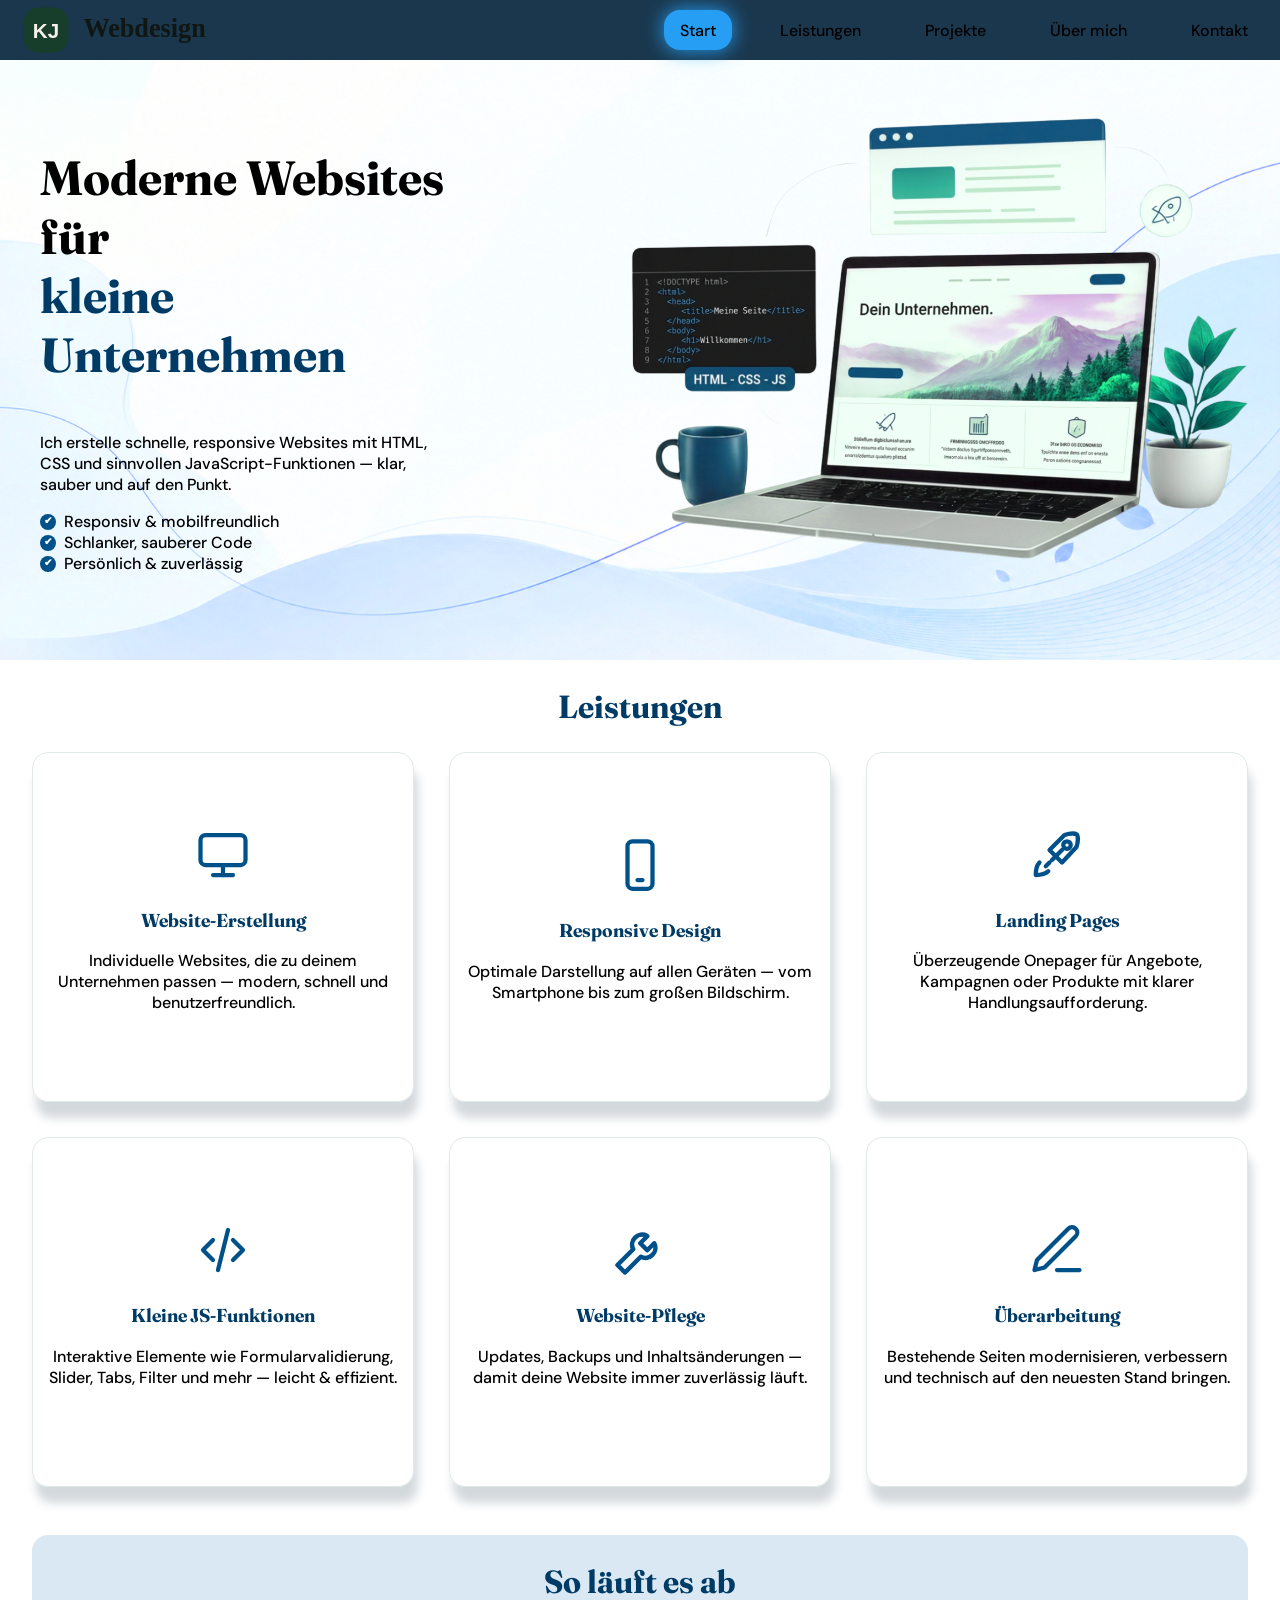
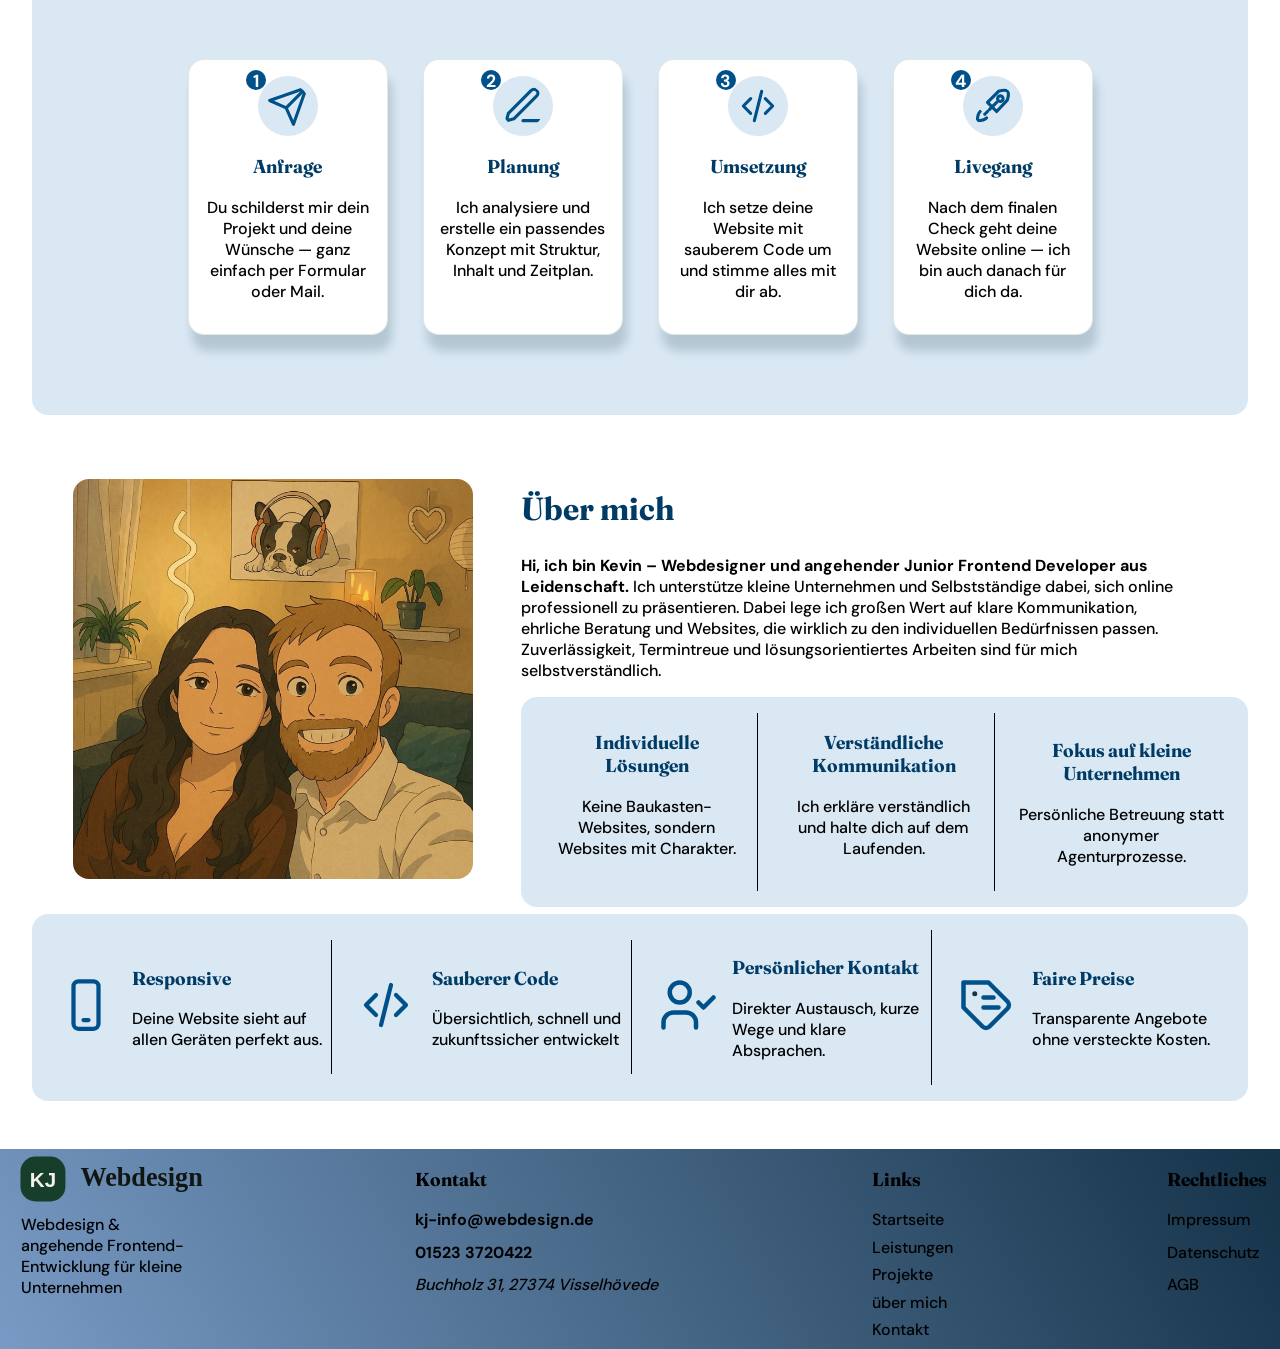
==== index.html @ ba3aae7e "Files Upload" ====
<!DOCTYPE html>
<html lang="de">

<head>
    <meta charset="utf-8">
    <meta name="viewport" content="width=device-width, initial-scale=1.0">

    <title>KJ Webdesign – Websites für kleine Unternehmen</title>
    <meta name="description"
        content="Ich erstelle moderne, responsive Websites für kleine Unternehmen, Handwerker und Selbstständige – klar strukturiert, mobil optimiert und zuverlässig umgesetzt.">
    <meta name="author" content="Kevin Jänicke – KJ Webdesign">

    <link rel="stylesheet" href="./src/css/styles.css">
</head>

<body>

    <!-- ========== Navigation ========== -->

    <nav class="nav-leiste">
        <div class="nav-container">
            <a class="nav-logo" href="index.html">
                <img src="./src/img/logo-kj-minimal.svg" alt="KJ Webdesign Logo">
            </a>
            <ul>
                <li class="nav-card" id="active"><a href="index.html">Start</a></li>
                <li class="nav-card"><a href="leistungen.html">Leistungen</a></li>
                <li class="nav-card"><a href="projekte.html">Projekte</a></li>
                <li class="nav-card"><a href="ueber-mich.html">Über mich</a></li>
                <li class="nav-card"><a href="kontakt.html">Kontakt</a></li>
            </ul>
        </div>
    </nav>

    <!-- ========= Header-Bereich ========== -->

    <header id="hero">
        <section id="header-container">
            <article id="header-card">
                <div>
                    <h1>Moderne Websites für<br><span>kleine Unternehmen</span></h1>
                    <p>
                        Ich erstelle schnelle, responsive Websites mit HTML, CSS und sinnvollen JavaScript-Funktionen —
                        klar, sauber und auf den Punkt.
                    </p>
                </div>
                <div id="header-vorteile">
                    <p><span class="haekchen">✔</span> Responsiv & mobilfreundlich</p>
                    <p><span class="haekchen">✔</span> Schlanker, sauberer Code</p>
                    <p><span class="haekchen">✔</span> Persönlich & zuverlässig</p>
                </div>
            </article>
            <div id="header-img">
                <img src="./src/img/header-img.png" alt="Bild mit Laptop und Code">
            </div>
        </section>
    </header>

    <main>
        <!-- ========== Leistungen ========== -->

        <section id="leistungen-index">
            <div id="leistungen-ueberschrift">
                <h2>Leistungen</h2>
            </div>

            <div id="leistungen-index-container">
                <article class="leistungen-index-card">
                    <div class="leistungen-index-logo">
                        <img src="./src/img/icons/monitor.svg" alt="Icon für Website-Erstellung">
                    </div>
                    <div class="leistungen-index-content">
                        <h3>Website-Erstellung</h3>
                        <p>Individuelle Websites, die
                            zu deinem Unternehmen
                            passen — modern, schnell
                            und benutzerfreundlich.</p>
                    </div>
                </article>

                <article class="leistungen-index-card">
                    <div class="leistungen-index-logo">
                        <img src="./src/img/icons/phone.svg" alt="Icon für Responsive Design">
                    </div>
                    <div class="leistungen-index-content">
                        <h3>Responsive Design</h3>
                        <p>Optimale Darstellung auf
                            allen Geräten — vom
                            Smartphone bis zum
                            großen Bildschirm.</p>
                    </div>
                </article>

                <article class="leistungen-index-card">
                    <div class="leistungen-index-logo">
                        <img src="./src/img/icons/rocket.svg" alt="Icon für Landing Pages">
                    </div>
                    <div class="leistungen-index-content">
                        <h3>Landing Pages</h3>
                        <p>Überzeugende Onepager
                            für Angebote, Kampagnen
                            oder Produkte mit klarer
                            Handlungsaufforderung.</p>
                    </div>
                </article>

                <article class="leistungen-index-card">
                    <div class="leistungen-index-logo">
                        <img src="./src/img/icons/code.svg" alt="Icon für JavaScript-Funktionen">
                    </div>
                    <div class="leistungen-index-content">
                        <h3>Kleine JS-Funktionen</h3>
                        <p>Interaktive Elemente wie
                            Formularvalidierung,
                            Slider, Tabs, Filter und
                            mehr — leicht & effizient.</p>
                    </div>
                </article>

                <article class="leistungen-index-card">
                    <div class="leistungen-index-logo">
                        <img src="./src/img/icons/pflege.svg" alt="Icon für Website-Pflege">
                    </div>
                    <div class="leistungen-index-content">
                        <h3>Website-Pflege</h3>
                        <p>Updates, Backups und
                            Inhaltsänderungen —
                            damit deine Website
                            immer zuverlässig läuft.</p>
                    </div>
                </article>

                <article class="leistungen-index-card">
                    <div class="leistungen-index-logo">
                        <img src="./src/img/icons/edit.svg" alt="Icon für Website-Überarbeitung">
                    </div>
                    <div class="leistungen-index-content">
                        <h3>Überarbeitung</h3>
                        <p>Bestehende Seiten
                            modernisieren, verbessern
                            und technisch auf den
                            neuesten Stand bringen.</p>
                    </div>
                </article>
            </div>
        </section>

        <!-- ========== Ablauf ========== -->

        <section id="ablauf">

            <div id="ablauf-ueberschrift">
                <h2>So läuft es ab</h2>
            </div>

            <div id="ablauf-container">
                <article class="ablauf-card">

                    <div class="ablauf-icon">
                        <span>1</span>
                        <img src="./src/img/icons/paper-plane.svg" alt="Icon für Anfrage">
                    </div>
                    <div class="ablauf-content">
                        <h3>Anfrage</h3>
                        <p>Du schilderst mir dein Projekt und deine Wünsche — ganz einfach per Formular oder Mail.</p>
                    </div>
                </article>

                <div class="ablauf-pfeil-icon">
                    <img src="./src/img/icons/arrow-right.svg" alt="">
                </div>

                <article class="ablauf-card">
                    <div class="ablauf-icon">
                        <span>2</span>
                        <img src="./src/img/icons/edit.svg" alt="Icon für Planung">
                    </div>
                    <div class="ablauf-content">
                        <h3>Planung</h3>
                        <p>Ich analysiere und erstelle ein passendes Konzept mit Struktur, Inhalt und Zeitplan.</p>
                    </div>
                </article>

                <div class="ablauf-pfeil-icon">
                    <img src="./src/img/icons/arrow-right.svg" alt="">
                </div>

                <article class="ablauf-card">
                    <div class="ablauf-icon">
                        <span>3</span>
                        <img src="./src/img/icons/code.svg" alt="Icon für Umsetzung">
                    </div>
                    <div class="ablauf-content">
                        <h3>Umsetzung</h3>
                        <p>Ich setze deine Website mit sauberem Code um und stimme alles mit dir ab.</p>
                    </div>
                </article>

                <div class="ablauf-pfeil-icon">
                    <img src="./src/img/icons/arrow-right.svg" alt="">
                </div>

                <article class="ablauf-card">
                    <div class="ablauf-icon">
                        <span>4</span>
                        <img src="./src/img/icons/rocket.svg" alt="Icon für Livegang">
                    </div>
                    <div class="ablauf-content">
                        <h3>Livegang</h3>
                        <p>Nach dem finalen Check geht deine Website online — ich bin auch danach für dich da.</p>
                    </div>
                </article>
            </div>
        </section>

        <!-- ========= Ueber mich ========= -->

        <section id="ueber-mich">

            <div id="profil-img">
                <img src="./src/img/WhatsApp Image 2026-05-23 at 16.33.18.jpeg" alt="Profilbild von Kevin Jänicke">
            </div>

            <div id="ueber-mich-container">
                <div id="ueber-mich-einleitung">
                    <h2>Über mich</h2>
                    <p><b>Hi, ich bin Kevin – Webdesigner und angehender Junior Frontend Developer aus
                            Leidenschaft.</b>
                        Ich unterstütze kleine Unternehmen und Selbstständige dabei, sich online professionell zu
                        präsentieren.
                        Dabei lege ich großen Wert auf klare Kommunikation, ehrliche Beratung und Websites, die
                        wirklich zu den individuellen Bedürfnissen passen.
                        Zuverlässigkeit, Termintreue und lösungsorientiertes Arbeiten sind für mich
                        selbstverständlich.
                    </p>
                </div>

                <div id="ueber-mich-content">
                    <article class="ueber-mich-card">
                        <div class="ueber-mich-icon">
                            <img src="./src/img/icons/individuelle-loesungen.svg" alt="Icon für Individuelle Lösungen">
                        </div>
                        <div>
                            <h3>Individuelle Lösungen</h3>
                            <p>Keine Baukasten-Websites, sondern Websites mit Charakter.</p>
                        </div>
                    </article>

                    <article class="ueber-mich-card">
                        <div class="ueber-mich-icon">
                            <img src="./src/img/icons/verstaendliche-kommunikation.svg"
                                alt="Icon für Verständliche Kommunikation">
                        </div>
                        <div>
                            <h3>Verständliche Kommunikation</h3>
                            <p>Ich erkläre verständlich und halte dich auf dem Laufenden.</p>
                        </div>
                    </article>

                    <article class="ueber-mich-card">
                        <div class="ueber-mich-icon">
                            <img src="./src/img/icons/fokus-kleine-unternehmen.svg"
                                alt="Icon für Fokus auf kleine Unternehmen">
                        </div>
                        <div>
                            <h3>Fokus auf kleine Unternehmen</h3>
                            <p>Persönliche Betreuung statt anonymer Agenturprozesse.</p>
                        </div>
                    </article>
                </div>
            </div>

            <div id="ueber-mich-staerken-container">

                <article class="ueber-mich-staerken-card">
                    <div class="ueber-mich-staerken-img">
                        <img src="./src/img/icons/phone.svg" alt="Icon für responsive Websites">
                    </div>
                    <div class="ueber-mich-staerken-content" id="ueber-mich-staerken-content">
                        <h3>Responsive</h3>
                        <p>Deine Website sieht auf allen Geräten perfekt aus.</p>
                    </div>
                </article>

                <article class="ueber-mich-staerken-card">
                    <div class="ueber-mich-staerken-img">
                        <img src="./src/img/icons/code.svg" alt="Icon für Sauberen Code">
                    </div>
                    <div class="ueber-mich-staerken-content">
                        <h3>Sauberer Code</h3>
                        <p>Übersichtlich, schnell und zukunftssicher entwickelt</p>
                    </div>
                </article>

                <article class="ueber-mich-staerken-card">
                    <div class="ueber-mich-staerken-img">
                        <img src="./src/img/icons/persoenlicher-kontakt.svg" alt="Icon für Persönlicher Kontakt">
                    </div>
                    <div class="ueber-mich-staerken-content">
                        <h3>Persönlicher Kontakt</h3>
                        <p>Direkter Austausch, kurze Wege und klare Absprachen.</p>
                    </div>
                </article>

                <article class="ueber-mich-staerken-card">
                    <div class="ueber-mich-staerken-img">
                        <img src="./src/img/icons/faire-preise.svg" alt="Icon für Faire Preise">
                    </div>
                    <div class="ueber-mich-staerken-content">
                        <h3>Faire Preise</h3>
                        <p>Transparente Angebote ohne versteckte Kosten.</p>
                    </div>
                </article>
            </div>
        </section>
    </main>

    <!-- ========== FOOTER ========== -->

    <footer class="footer">
        <div class="footer-container">
            
            <article class="footer-logo-card">
                <div class="footer-logo">
                    <img src="./src/img/logo-kj-minimal.svg" alt="Webdesign Logo">
                    <p>Webdesign & angehende Frontend-Entwicklung für kleine Unternehmen</p>
                </div>
            </article>

            <article class="footer-kontakt-card">
                <h3>Kontakt</h3>
                <a href="mailto:kj-info@webdesign.de"><b>kj-info@webdesign.de</b></a>
                <a href="tel:+4915233720422"><b>01523 3720422</b></a>
                <address>Buchholz 31, 27374 Visselhövede</address>
            </article>

            <article class="footer-links-card">
                <h3>Links</h3>
                <a href="index.html">Startseite</a>
                <a href="./leistungen.html">Leistungen</a>
                <a href="./projekte.html">Projekte</a>
                <a href="./ueber-mich.html">über mich</a>
                <a href="./kontakt.html">Kontakt</a>
            </article>

            <article class="footer-rechtliches-card">
                <h3>Rechtliches</h3>
                <a href="impressum.html">Impressum</a>
                <a href="datenschutz.html">Datenschutz</a>
                <a href="agb.html">AGB</a>
            </article>
        </div>

    </footer>

</body>

</html>
---- src/css/styles.css ----
/* *========== Schrift ========== */

@import url("./fonts.css");

body {
    font-family: "DM Sans", Arial, sans-serif;
    font-weight: 500;
}

h1,
h2,
h3 {
    font-family: "Fraunces", Georgia, serif;
}

/* *========= Global ========= */

* {
    box-sizing: border-box;
}

/* *========= Generelles ========== */

html {
    scroll-behavior: smooth;
}

body {
    margin: 0;
}

.haekchen {
    display: inline-flex;
    align-items: center;
    justify-content: center;
    width: 1rem;
    height: 1rem;
    border-radius: 50%;
    background-color: var(--mini-icons);
    color: #fff;
    font-size: 0.65rem;
    font-weight: 700;
    line-height: 1;
    flex-shrink: 0;
}

.heading-pat {
    color: var(--headings);
    font-size: 1rem;
    font-weight: bold;
}

/* *========== Farbe ========== */

:root {
    --primare-color: #153349;
    --nav-transparent: #153349f9;
    --selectoren-background: #2c7fba2d;
    --card-shadow: #1533492f;
    --headings: #003b66;
    --mini-icons: #00518a;
    --card-border-color: #326b4926;
}



/* *========== Navigations-Bereich ========== */

.nav-leiste {
    position: sticky;
    top: 0;
    z-index: 1000;
    height: 60px;
    background-color: var(--nav-transparent);
}

.nav-container {
    display: flex;
    justify-content: space-between;
    margin: 0 auto;
    padding: 0 1rem;
}

.nav-logo {
    height: 60px;
    margin: 0;
    padding: 0;
}

.nav-logo>img {
    height: 60px;
}

.nav-container>ul {
    display: flex;
    flex-direction: row;
    align-items: center;
    gap: 2rem;
    margin: 0;
}

.nav-container>ul>li {
    display: flex;
    height: 40px;
    align-items: center;
    padding: 0 1rem;
}

.nav-card {
    list-style: none;
    text-align: center;
}

.nav-card>a {
    text-decoration: none;
    color: #000000;
}

#active {
    /* border-bottom: 2px solid #153349; */
    background-color: #269ef4;
    border-radius: 16px;
    box-shadow: 0px 0px 20px #269ef4;

}

/* *=== Media Queries === */

@media (max-width: 855px) {
    .nav-logo {
        display: flex;
        align-items: center;
    }

    .nav-logo>img {
        height: 40px;
    }
}

@media (max-width: 780px) {
    .nav-leiste {
        height: 120px;
    }

    .nav-container {
        flex-direction: column;
        align-items: center;
    }
}

@media (max-width: 604px) {
    .nav-container>ul {
        gap: 1rem;
    }
}

@media (max-width: 541px) {
    .nav-leiste {
        position: static;
        z-index: 1000;
        height: 360px;
        background-color: var(--nav-transparent);
    }

    .nav-container {
        justify-content: center;
        padding: 0;
    }

    .nav-container>ul {
        display: flex;
        flex-direction: column;
        gap: 1.3rem;
        padding: 0;
    }

    .nav-logo>img {
        height: 60px;
    }
}

@media (max-width: 320px) {
    .nav-logo>img {
        height: 50px;
    }
}

/* *========== Header-Bereich ========== */

#hero {
    height: 600px;
    padding: 2rem;
    background-image: url(../img/header-background-blue.png);
    background-repeat: no-repeat;
    background-size: cover;
    background-position: bottom;

}

#header-container {
    display: grid;
    grid-template-columns: repeat(2, 1fr);
    grid-template-rows: repeat(1, 1fr);
}

#header-card {
    padding: .5rem;
}

#header-card>div {
    width: 70%;
}

#header-card>div>h1 {
    font-size: 3.5rem;
}

#header-card>div>h1>span {
    color: var(--headings);
}

#header-card>div>p {
    font-size: 1.2rem;
}

#header-vorteile>p {
    display: flex;
    align-items: center;
    gap: 0.5rem;
    font-size: 1.1rem !important;
    margin: 0;
}

#header-img {
    display: flex;
    justify-content: left;
    align-items: center;
}

#header-img>img {
    height: 536px;
}

@media (max-width: 1293px) {
    #header-card>div>h1 {
        font-size: 3rem;
    }

    #header-card>div>p {
        font-size: 1rem;
    }

    #header-vorteile>p {
        font-size: 1rem !important;
    }

    #header-img>img {
        height: 450px;
    }
}

/* *=== Media Queries === */

@media (max-width: 1093px) {
    #header-img>img {
        height: 380px;
    }
}

@media (max-width: 997px) {
    #hero {
        height: 400px;
    }

    #header-container {
        grid-template-columns: repeat(1, 1fr);
        margin: 0 auto;
        text-align: center;
    }

    #header-img {
        display: none;
    }

    #header-card>div {
        margin: 0 auto;
        width: 80%;
    }

    #header-vorteile>p {
        display: inline-flex;
    }
}

@media (max-width: 702px) {
    #header-card {
        padding-bottom: 1rem;
    }

    #header-vorteile {
        display: none;
    }
}

@media (max-width: 660px) {
    #header-card>div>h1 {
        font-size: 2.4rem;
    }
}

@media (max-width: 360px) {
    #header-card>div>h1 {
        font-size: 2rem;
    }
}

/* *========== Leistungen-Index ========== */

#leistungen-index {
    display: flex;
    flex-direction: column;
    text-align: center;
    width: 95%;
    margin: 0 auto;
    margin-bottom: 3rem;
}

/* *=== Ueberschrift ===*/

#leistungen-ueberschrift>h2 {
    font-weight: 700;
    font-size: 2rem;
    color: var(--headings);

}

/* *======================= */

#leistungen-index-container {
    display: grid;
    grid-template-columns: repeat(6, 1fr);
    grid-template-rows: repeat(1, 1fr);
    gap: 35px;
    justify-content: center;
    margin: 0 auto;
}

.leistungen-index-card {
    display: flex;
    flex-direction: column;
    justify-content: center;
    height: 350px;
    padding: 1rem;
    border: 1px solid var(--card-border-color);
    border-radius: 16px;
    box-shadow: 4px 16px 10px var(--card-shadow);
}

.leistungen-index-logo>img {
    width: 60px;
    height: 60px;
}


.leistungen-index-content>h3 {
    color: var(--headings);

}

@media (max-width: 1500px) {
    #leistungen-index-container {
        grid-template-columns: repeat(3, 1fr);
    }
}

@media (max-width: 935px) {
    #leistungen-index-container {
        grid-template-columns: repeat(2, 1fr);
    }
}

@media (max-width: 553px) {
    #leistungen-index-container {
        grid-template-columns: repeat(1, 1fr);
    }
}

/* *========== Ablauf ========== */

#ablauf {
    display: flex;
    flex-direction: column;
    text-align: center;
    padding-bottom: 3rem;
    width: 95%;
    margin: 0 auto;
    background-color: var(--selectoren-background);
    border-radius: 16px;
    margin-bottom: 3rem;
}

/* *=== Ueberschrift === */

#ablauf-ueberschrift>h2 {
    color: var(--headings);
    font-weight: 700;
    font-size: 2rem;
}


/* *==================== */

#ablauf-container {
    display: grid;
    grid-template-columns: repeat(7, 1fr);
    grid-template-rows: repeat(1, 1fr);
    justify-content: center;
    padding: 2rem;
    margin: 0 auto;
    gap: 35px;
}

.ablauf-content>h3 {
    color: var(--headings);
}

/* *=== Cards === */

.ablauf-card {
    display: flex;
    flex-direction: column;
    width: 200px;
    padding: 1rem;
    background-color: #fff;
    border: 1px solid #326b4926;
    border-radius: 16px;
    box-shadow: 4px 16px 10px var(--card-shadow);
    margin: 0 auto;
}

.ablauf-icon {
    display: flex;
    flex-direction: column;
    align-items: center;
    position: relative;
}

.ablauf-icon>span {
    position: absolute;
    top: -6px;
    left: calc(55% - 50px);
    width: 20px;
    height: 20px;
    background-color: var(--mini-icons);
    border-radius: 50%;
    font-size: 1.1rem;
    font-weight: 700;
    color: #fff;
}

.ablauf-icon>img {
    display: flex;

    width: 60px;
    background-color: var(--selectoren-background);
    border-radius: 50%;
    padding: .5rem;
    object-fit: contain;


}

/* *=== Arrow === */

.ablauf-pfeil-icon {
    display: flex;
    align-items: center;
    justify-content: center;
}

.ablauf-pfeil-icon>img {
    width: 50px;
}

/* *=== Media Queries === */
@media (max-width: 1500px) {
    #ablauf-container {
        grid-template-columns: repeat(4, 1fr);
    }

    .ablauf-pfeil-icon {
        display: none;
    }
}

@media (max-width: 1014px) {
    #ablauf-container {
        grid-template-columns: repeat(2, 1fr);
    }
}

@media (max-width: 536px) {
    #ablauf-container {
        grid-template-columns: repeat(1, 1fr);
        padding: 0.5rem;
    }
}

/* *========== Ueber mich ========== */

/* *=== GRID === */

#ueber-mich {
    display: grid;
    grid-template-columns: repeat(5, 1fr);
    gap: .4rem;
    width: 95%;
    margin: 0 auto;
    margin-bottom: 3rem;
}

#profil-img {
    grid-column: 1 / 3;
    grid-row: 1 / 2;
    padding: 1rem;
    border-radius: 16px;
    margin: 0 auto;
}

#ueber-mich-container {
    grid-column: 3 / 6;
    grid-row: 1 / 2;
    display: flex;
    flex-direction: column;
    justify-content: space-between;

    border-radius: 16px;
}

#ueber-mich-staerken-container {
    grid-column: 1 / 6;
    grid-row: 2 / 3;

    display: grid;

    grid-template-columns: repeat(4, 1fr);
    gap: 1rem;
}

/* *=== Einleitung ===  */


#ueber-mich-einleitung {
    width: 70%;
}

#ueber-mich-einleitung>h2 {
    color: var(--headings);
    font-weight: 700;
    font-size: 2rem;
}

#ueber-mich-content {
    display: grid;
    grid-template-columns: repeat(3, 1fr);
    gap: 1rem;
    background-color: var(--selectoren-background);
    padding: 1rem;
    border-radius: 16px;
}

.ueber-mich-card {
    display: flex;
    border-right: 1px solid;
    text-align: center;
    padding: 0 1.2rem;
}


.ueber-mich-card:last-child {
    border-right: 0;
    padding: .5rem;
}

.ueber-mich-icon {
    display: flex;
    align-items: center;
}

.ueber-mich-icon>img {
    width: 50px;
    height: 50px;
}

.ueber-mich-card>div>h3 {
    color: var(--headings);
}

/* *=== Profil-Bild === */

#profil-img>img {
    border-radius: 16px;
    width: 100%;
    max-width: 600px;
    height: 400px;
    object-fit: cover;
}

/* *=== Ueber-mich-staerken === */

#ueber-mich-staerken-container {
    justify-items: center;
    background-color: var(--selectoren-background);
    border-radius: 16px;
    margin: 0 auto;
    padding: 1rem;
}

.ueber-mich-staerken-card {
    display: flex;
    align-items: center;
}

.ueber-mich-staerken-content {
    border-right: 1px solid;
    padding: .5rem;
}

.ueber-mich-staerken-card:last-child .ueber-mich-staerken-content {
    border-right: 0;
}

.ueber-mich-staerken-content>h3 {
    color: var(--headings);
}

.ueber-mich-staerken-img {
    padding: .5rem;
}

.ueber-mich-staerken-img>img {
    width: 60px;
}

@media (max-width: 1500px) {
    #ueber-mich-einleitung {
        width: 90%;
    }

    .ueber-mich-icon {
        display: none;
    }
}

@media (max-width: 1110px) {
    #ueber-mich-einleitung {
        width: 100%;
    }

    #ueber-mich-einleitung>p {
        font-size: .94rem;
    }

    .ueber-mich-card>div>h3 {
        font-size: 1rem;
    }

    .ueber-mich-card>div>p {
        font-size: .9rem;
    }

    .ueber-mich-staerken-img {
        display: none;
    }

    .ueber-mich-staerken-content {
        text-align: center;
    }
}

@media (max-width: 1000px) {
    #ueber-mich-container {
        grid-column: 1 / 6;
        grid-row: 1 / 2;
        text-align: center;
    }

    #ueber-mich-einleitung {
        display: flex;
        flex-direction: column;
        margin: 0 auto;

        width: 80%;
    }

    #ueber-mich-einleitung>p {
        font-size: 1rem;
    }

    .ueber-mich-card>div>h3 {
        font-size: 1.2rem;
    }

    .ueber-mich-card>div>p {
        font-size: 1rem;
    }

    #profil-img {
        display: none;
    }
}

@media (max-width: 960px) {
    #ueber-mich-staerken-container {
        grid-template-columns: repeat(2, 1fr);
        background-color: white;

    }

    .ueber-mich-staerken-card {
        width: 300px;
        background-color: var(--selectoren-background);
        border-radius: 16px;
    }

    .ueber-mich-staerken-content {
        border-right: 0;
    }
}

@media (max-width: 666px) {
    #ueber-mich-staerken-container {
        grid-template-columns: repeat(1, 1fr);
    }
}

@media (max-width: 666px) {
    #ueber-mich-content {
        display: flex;
        flex-direction: column;
        background-color: #fff;
    }

    .ueber-mich-card {
        display: flex;
        background-color: var(--selectoren-background);
        justify-content: center;
        border-radius: 16px;
        width: 50%;
        margin: 0 auto;
        border: 0;
    }
}

@media (max-width: 400px) {
    .ueber-mich-card {
        width: 70%;
    }
}

@media (max-width: 340px) {
    #ueber-mich-staerken-container {
        padding: 1rem .3rem 1rem .3rem;
    }
}


/* *========== FOOTER ========== */

.footer {
    background: #789ac4;
    background: linear-gradient(61deg, rgba(120, 154, 196, 1) 0%, rgba(21, 51, 73, 1) 99%);
    min-height: 200px;
}

.footer-container {
    display: flex;
    justify-content: space-between;
    width: 98%;
    margin: 0 auto;
}

/* *=== Logo === */

.footer-logo-card {
    width: 15%;
}

.footer-logo>img {
    height: 60px;
}

.footer-logo>p {
    padding-left: 0.5rem;
    margin-top: 0;
}

/* *=== Kontakt === */

.footer-kontakt-card {
    display: flex;
    flex-direction: column;
}

.footer-kontakt-card>a {
    color: #000000;
    text-decoration: none;
    padding-bottom: .7rem;
}

/* *=== Links === */

.footer-links-card {
    display: flex;
    flex-direction: column;
}

.footer-links-card>a {
    padding-bottom: .4rem;
    color: #000000;
    text-decoration: none;
}

/* *===Rechtliches === */

.footer-rechtliches-card {
    display: flex;
    flex-direction: column;
}

.footer-rechtliches-card>a {
    color: #000000;
    text-decoration: none;
    padding-bottom: .7rem;
}

@media (max-width: 1271px) {
    .footer-logo-card {
        width: 30%;
    }
}

@media (max-width: 720px) {
    .footer-logo>img {
        height: 40px;
    }
}

@media (max-width: 680px) {

    .footer-kontakt-card,
    .footer-links-card,
    .footer-rechtliches-card,
    .footer-logo-card {
        padding-right: 2rem;
    }
}

@media (max-width: 680px) {
    .footer-container {
        display: grid;
        grid-template-columns: repeat(2, 1fr);
    }
}

@media (max-width: 380px) {
    .footer-container {
        display: grid;
        grid-template-columns: repeat(1, 1fr);
        text-align: center;
    }

    .footer-logo-card {
        display: flex;
        width: auto;
    }

    .footer-logo>img {
        height: 60px;
    }

    .footer-kontakt-card,
    .footer-links-card,
    .footer-rechtliches-card,
    .footer-logo-card {
        padding-right: 0;
    }
}


/* *==================================================================================================== */

/* *========= Ueber-mich-seite =========== */

#ueber-mich-page {
    margin: 2rem 0;
}

#ueber-mich-page-container {
    display: flex;
    width: 95%;
    margin: 0 auto;
}

#ueber-mich-page-card {
    display: flex;
    flex-direction: column;
}

#ueber-mich-page-content>h1 {
    font-size: 3.5rem;
    margin: 0;
    width: 75%;
}

#ueber-mich-page-content>p {
    width: 60%;
}

#ueber-mich-page-vorteile {
    display: flex;
    gap: 50px;
}

#ueber-mich-page-vorteile>p {
    display: flex;
    align-items: center;
    gap: 0.5rem;
    margin: 0;
    background-color: var(--selectoren-background);
    border-radius: 16px;
    padding: .2rem .6rem;
}

#ueber-mich-page-vorteile>p>span {
    line-height: 0;
}


#ueber-mich-page-img-card>img {
    width: 600px;
    height: 400px;
    border-radius: 16px;
}

@media (max-width: 1200px) {
    #ueber-mich-page-container {
        flex-direction: column;
        align-items: center;
        text-align: center;
    }

    #ueber-mich-page-content {
        display: flex;
        flex-direction: column;
        margin: 0 auto;
        text-align: center;
        width: 70%;
    }

    #ueber-mich-page-content>h1 {
        width: 100%;
        font-size: 2.4rem;
    }

    #ueber-mich-page-content>p {
        width: 100%;
    }

    #ueber-mich-page-vorteile {
        justify-content: center;
        margin-bottom: 1rem;
    }
}

@media (max-width: 650px) {
    #ueber-mich-page-img-card>img {
        width: 300px;
        height: 200px;
    }
}

@media (max-width: 542px) {
    #ueber-mich-page-vorteile {
        flex-direction: column;
        margin: 0 auto;
        gap: 1rem;
        margin-bottom: 1rem;
    }

    #ueber-mich-page-vorteile>p {
        justify-content: center;
    }

    #ueber-mich-page-content>h1 {
        font-size: 1.6rem;
    }
}


/* *========== Story ========== */

#story {
    background-color: var(--selectoren-background);
    padding: 2rem 0;
}

#story-container {
    display: flex;
    width: 95%;
    margin: 0 auto;
}

#story-einleitung {
    width: 30%;
}

#story-einleitung>h2 {
    font-size: 2.5rem;
    margin: 0;
    width: 75%;
}

#story-einleitung>p {
    width: 90%;
}

#story-line-container {
    display: grid;
    grid-template-columns: repeat(4, 1fr);
    justify-items: center;
    margin: 0 auto;
    width: 70%;
    padding: 1rem;
    background-color: #fff;
    border-radius: 16px;
}

.story-line-card {
    display: flex;
    flex-direction: column;
    justify-content: center;
    align-items: center;
    text-align: center;
    flex-wrap: wrap;
    height: 350px;
    border-radius: 1rem;
}

.story-line-img {
    display: flex;
    justify-content: center;
    align-items: center;
    border-radius: 50%;
    height: 5rem;
    width: 5rem;
    background-color: var(--selectoren-background);
}

.story-line-img>img {
    width: 60px;
}

@media (max-width: 1423px) {
    #story-line-container {
        grid-template-columns: repeat(2, 1fr);
    }

    .story-line-card {
        height: auto;
    }
}

@media (max-width: 1341px) {
    #story-container {
        flex-direction: column;
    }

    #story-line-container {
        grid-template-columns: repeat(4, 1fr);
        width: 100%;
    }

    #story-container {
        text-align: center;
    }

    #story-einleitung {
        display: flex;
        flex-direction: column;
        margin: 0 auto;
        width: 50%;
        margin-bottom: 1rem;
    }

    #story-einleitung>h2 {
        width: 100%;
        margin-top: 1rem;
    }

    #story-einleitung>p {
        width: 100%;
    }
}

@media (max-width: 980px) {
    #story-line-container {
        grid-template-columns: repeat(2, 1fr);
        gap: 3rem;

    }
}

@media (max-width: 542px) {
    #story-einleitung {
        width: 70%;
    }

    #story-einleitung>h2 {
        font-size: 1.6rem;
    }
}

@media (max-width: 360px) {
    #story-line-container {
        grid-template-columns: repeat(1, 1fr);
    }
}



/* *========== So-arbeite-ich ========== */

#how-i-works {
    margin: 0 auto;
    width: 95%;
    padding: 2rem 0;
    text-align: center;
}

#how-i-works-container {
    display: grid;
    grid-template-columns: repeat(4, 1fr);
    margin: 0 auto;
    justify-items: center;
    gap: 3rem;
}

.how-i-works-card {
    display: flex;
    flex-direction: column;
    justify-content: center;
    padding: 1rem;
    max-width: 260px;
    height: 350px;
    background-color: var(--selectoren-background);
    border-radius: 16px;
}

.how-i-works-img {
    display: flex;
    justify-content: center;
    align-self: center;
    width: 5rem;
    height: 5rem;
    background-color: #FFF;
    border-radius: 50%;
}

.how-i-works-img>img {
    width: 60px;
}

@media (max-width: 1120px) {
    #how-i-works-container {
        grid-template-columns: repeat(2, 1fr);
    }
}

@media (max-width: 460px) {
    #how-i-works-container {
        grid-template-columns: repeat(1, 1fr);
    }
}

/* *========== Meine-Tools ========== */

#my-tools {
    display: flex;
    flex-direction: column;
    text-align: center;
    margin: 0 auto;

    background-color: var(--selectoren-background);
}

#my-tools-heading {
    display: flex;
    flex-direction: column;
    align-items: center;
    width: 80%;
}

#my-tools-heading>h2 {
    display: flex;
    margin: 0;
}

#my-tools-heading>p {
    display: flex;
    width: 75%;
}

#my-tools-container {
    display: flex;
    flex-direction: column;
    align-items: center;
    text-align: center;
    margin: 0 auto;
    width: 80%;
    padding: 2rem 0;
}

#my-tools-content {
    display: flex;
    flex-wrap: wrap;
    justify-content: space-between;
    gap: 2rem;
}

.my-tools-card {
    display: flex;
    justify-content: center;
    align-items: center;
    margin: 0 auto;
    gap: .7rem;
    width: 300px;
    padding: .1rem 2rem;
    border-radius: 16px;
    border: 1px solid var(--card-border-color);
    border-radius: 16px;
    box-shadow: 4px 16px 10px var(--card-shadow);
}

.my-tools-img {
    display: flex;
    justify-content: center;
    align-items: center;
}

.my-tools-img>img {
    width: 60px;
}


/* *======================================================================================= */

/* * ========== Leistungen-Page ========== */

/* *========== Header-Bereich ========== */

#leistungen-page-hero {
    height: 600px;
    padding: 2rem;
    background-image: url(../img/header-background-blue.png);
    background-repeat: no-repeat;
    background-size: cover;
    background-position: bottom;

}

#leistungen-page-header-container {
    display: grid;
    grid-template-columns: repeat(2, 1fr);
    grid-template-rows: repeat(1, 1fr);
}

#leistungen-page-header-card {
    padding: .5rem;
}

#leistungen-page-header-card>div {
    width: 70%;
}

#leistungen-page-header-card>div>h1 {
    font-size: 3.5rem;
}

#leistungen-page-header-card>div>h1>span {
    color: var(--headings);
}

#leistungen-page-header-card>div>p {
    font-size: 1.2rem;
}

#leistungen-page-header-vorteile>p {
    display: flex;
    align-items: center;
    gap: 0.5rem;
    font-size: 1.1rem !important;
    margin: 0;
}

#leistungen-page-header-img {
    display: flex;
    justify-content: left;
    align-items: center;
}

#leistungen-page-header-img>img {
    height: 536px;
}

@media (max-width: 1293px) {
    #leistungen-page-header-card>div>h1 {
        font-size: 3rem;
    }

    #leistungen-page-header-card>div>p {
        font-size: 1rem;
    }

    #leistungen-page-header-vorteile>p {
        font-size: 1rem !important;
    }

    #leistungen-page-header-img>img {
        height: 450px;
    }
}

/* *=== Media Queries === */

@media (max-width: 1093px) {
    #leistungen-page-header-img>img {
        height: 380px;
    }
}

@media (max-width: 997px) {
    #leistungen-page-hero {
        height: 400px;
    }

    #leistungen-page-header-container {
        grid-template-columns: repeat(1, 1fr);
        margin: 0 auto;
        text-align: center;
    }

    #leistungen-page-header-img {
        display: none;
    }

    #leistungen-page-header-card>div {
        margin: 0 auto;
        width: 80%;
    }

    #leistungen-page-header-vorteile>p {
        display: inline-flex;
    }
}

@media (max-width: 702px) {
    #leistungen-page-header-card {
        padding-bottom: 1rem;
    }

    #leistungen-page-header-vorteile {
        display: none;
    }
}

@media (max-width: 660px) {
    #leistungen-page-header-card>div>h1 {
        font-size: 2.4rem;
    }
}

@media (max-width: 360px) {
    #leistungen-page-header-card>div>h1 {
        font-size: 2rem;
    }
}

/* *========== Meine Leistungen ========== */

#meine-leistungen {

    display: flex;
    flex-direction: column;
    align-items: center;
    background-color: var(--selectoren-background);
    text-align: center;
    padding: 2rem 0;
}

#meine-leistungen-container {
    display: grid;
    grid-template-columns: repeat(2, 1fr);
    gap: 20px;
    width: 95%;
    margin: 0 auto;
}

.meine-leistungen-card {
    display: flex;
    align-items: center;
    background-color: #fff;
    border-radius: 16px;
    padding: 1rem;
}

.meine-leistungen-img {
    display: flex;
    justify-content: center;
    align-items: center;
    width: 120px;
    height: 120px;
    align-items: center;
    border-radius: 50%;
    background-color: var(--selectoren-background);
}

.meine-leistungen-content {
    display: flex;
    flex-direction: column;
    text-align: left;
    padding: 0 1rem;
    width: 75%;
    margin: 0 auto;
}

#meine-leistungen-heading {
    width: 50%;
}

#meine-leistungen-heading>h2 {
    margin: 0;
}

@media (max-width: 900px) {
    #meine-leistungen-container {
        grid-template-columns: repeat(1, 1fr);
    }
}

@media (max-width: 470px) {
    .meine-leistungen-card {
    flex-direction: column;
}
.meine-leistungen-content {
    text-align: center;
    width: 100%;
}
}
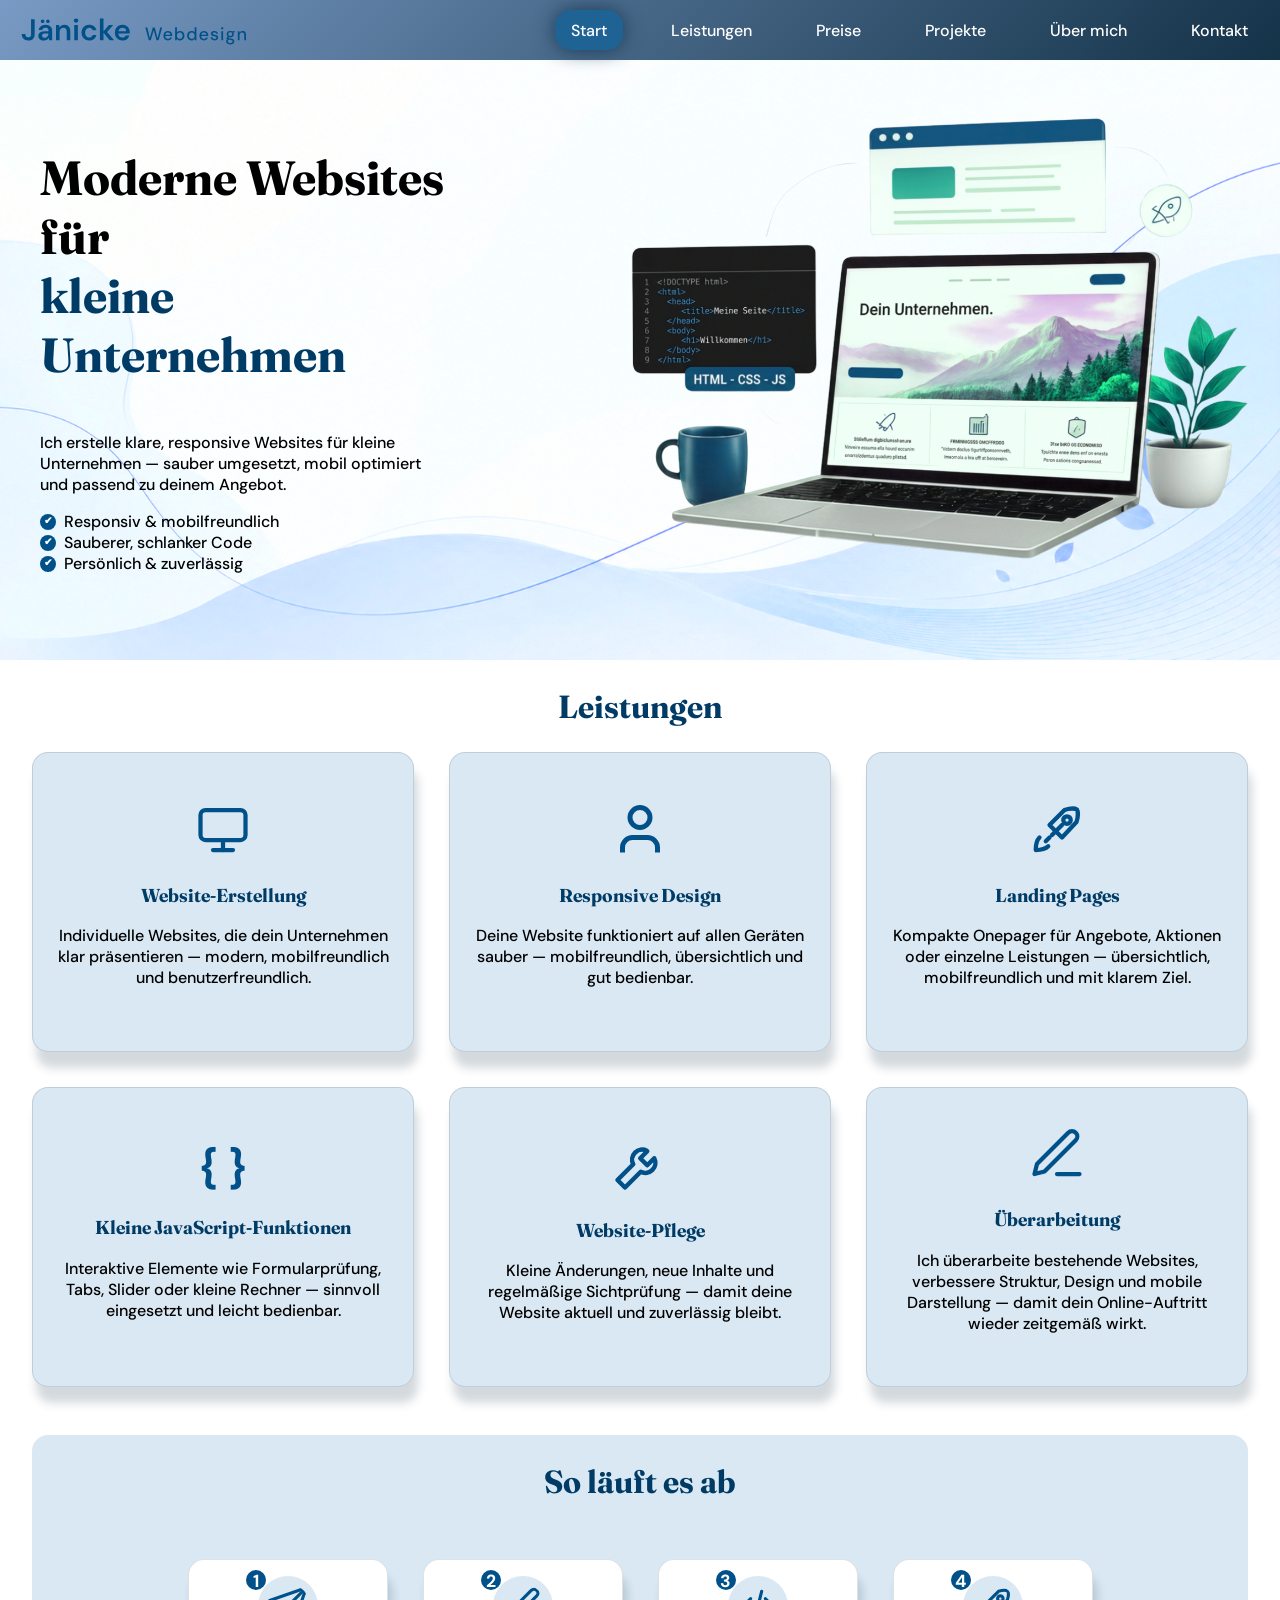
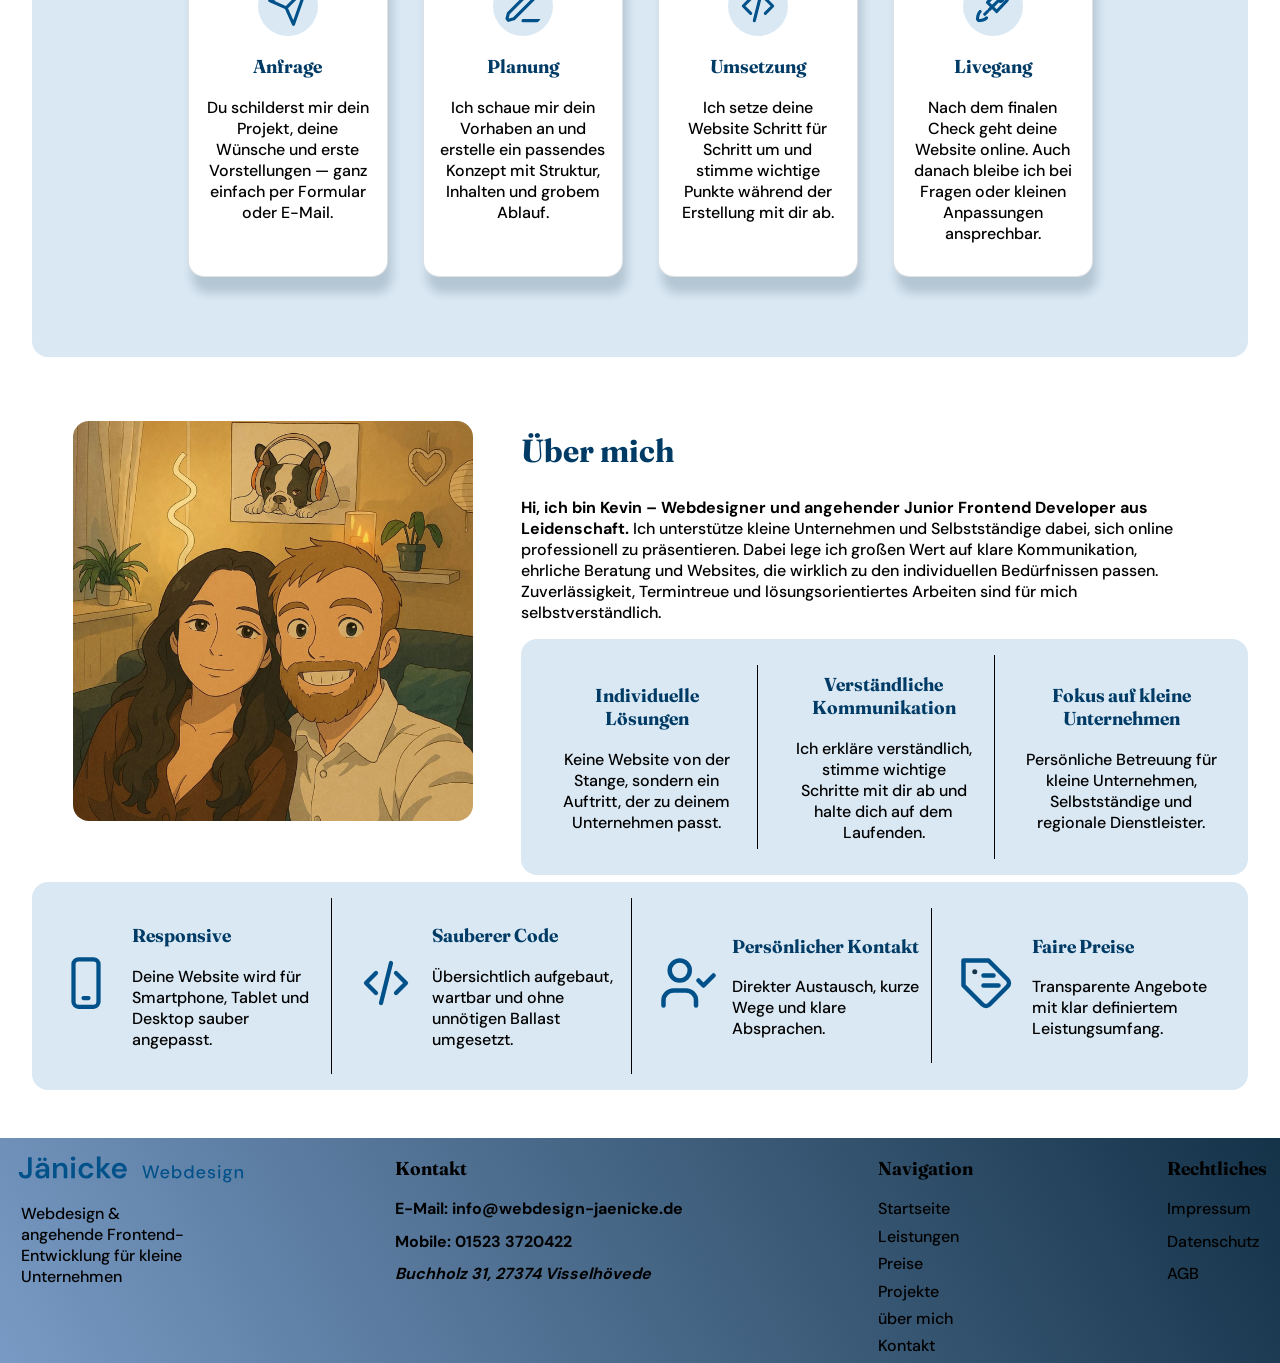
==== commit 6a8fb77b: "update 20:50-03.06.26" ====
--- a/index.html
+++ b/index.html
@@ -5,10 +5,10 @@
     <meta charset="utf-8">
     <meta name="viewport" content="width=device-width, initial-scale=1.0">
 
-    <title>KJ Webdesign – Websites für kleine Unternehmen</title>
+    <title>Jänicke Webdesign – Websites für kleine Unternehmen</title>
     <meta name="description"
-        content="Ich erstelle moderne, responsive Websites für kleine Unternehmen, Handwerker und Selbstständige – klar strukturiert, mobil optimiert und zuverlässig umgesetzt.">
-    <meta name="author" content="Kevin Jänicke – KJ Webdesign">
+        content="Jänicke Webdesign erstellt moderne, responsive Websites für kleine Unternehmen, Handwerker und Selbstständige – klar strukturiert, mobil optimiert und persönlich umgesetzt.">
+    <meta name="author" content="Kevin Jänicke – Jänicke Webdesign">
 
     <link rel="stylesheet" href="./src/css/styles.css">
 </head>
@@ -20,11 +20,12 @@
     <nav class="nav-leiste">
         <div class="nav-container">
             <a class="nav-logo" href="index.html">
-                <img src="./src/img/logo-kj-minimal.svg" alt="KJ Webdesign Logo">
+                <img src="./src/img/jaenicke-webdesign-horizontal-logo.svg" alt="Jänicke Webdesign Logo">
             </a>
             <ul>
                 <li class="nav-card" id="active"><a href="index.html">Start</a></li>
                 <li class="nav-card"><a href="leistungen.html">Leistungen</a></li>
+                <li class="nav-card"><a href="preise.html">Preise</a></li>
                 <li class="nav-card"><a href="projekte.html">Projekte</a></li>
                 <li class="nav-card"><a href="ueber-mich.html">Über mich</a></li>
                 <li class="nav-card"><a href="kontakt.html">Kontakt</a></li>
@@ -40,13 +41,13 @@
                 <div>
                     <h1>Moderne Websites für<br><span>kleine Unternehmen</span></h1>
                     <p>
-                        Ich erstelle schnelle, responsive Websites mit HTML, CSS und sinnvollen JavaScript-Funktionen —
-                        klar, sauber und auf den Punkt.
+                        Ich erstelle klare, responsive Websites für kleine Unternehmen — sauber umgesetzt, mobil
+                        optimiert und passend zu deinem Angebot.
                     </p>
                 </div>
                 <div id="header-vorteile">
                     <p><span class="haekchen">✔</span> Responsiv & mobilfreundlich</p>
-                    <p><span class="haekchen">✔</span> Schlanker, sauberer Code</p>
+                    <p><span class="haekchen">✔</span> Sauberer, schlanker Code</p>
                     <p><span class="haekchen">✔</span> Persönlich & zuverlässig</p>
                 </div>
             </article>
@@ -71,23 +72,19 @@
                     </div>
                     <div class="leistungen-index-content">
                         <h3>Website-Erstellung</h3>
-                        <p>Individuelle Websites, die
-                            zu deinem Unternehmen
-                            passen — modern, schnell
-                            und benutzerfreundlich.</p>
-                    </div>
-                </article>
-
-                <article class="leistungen-index-card">
-                    <div class="leistungen-index-logo">
-                        <img src="./src/img/icons/phone.svg" alt="Icon für Responsive Design">
+                        <p>Individuelle Websites, die dein Unternehmen klar präsentieren — modern, mobilfreundlich und
+                            benutzerfreundlich.</p>
+                    </div>
+                </article>
+
+                <article class="leistungen-index-card">
+                    <div class="leistungen-index-logo">
+                        <img src="./src/img/icons/Test.svg" alt="Icon für Responsive Design">
                     </div>
                     <div class="leistungen-index-content">
                         <h3>Responsive Design</h3>
-                        <p>Optimale Darstellung auf
-                            allen Geräten — vom
-                            Smartphone bis zum
-                            großen Bildschirm.</p>
+                        <p>Deine Website funktioniert auf allen Geräten sauber — mobilfreundlich, übersichtlich und gut
+                            bedienbar.</p>
                     </div>
                 </article>
 
@@ -97,23 +94,19 @@
                     </div>
                     <div class="leistungen-index-content">
                         <h3>Landing Pages</h3>
-                        <p>Überzeugende Onepager
-                            für Angebote, Kampagnen
-                            oder Produkte mit klarer
-                            Handlungsaufforderung.</p>
-                    </div>
-                </article>
-
-                <article class="leistungen-index-card">
-                    <div class="leistungen-index-logo">
-                        <img src="./src/img/icons/code.svg" alt="Icon für JavaScript-Funktionen">
-                    </div>
-                    <div class="leistungen-index-content">
-                        <h3>Kleine JS-Funktionen</h3>
-                        <p>Interaktive Elemente wie
-                            Formularvalidierung,
-                            Slider, Tabs, Filter und
-                            mehr — leicht & effizient.</p>
+                        <p>Kompakte Onepager für Angebote, Aktionen oder einzelne Leistungen —
+                            übersichtlich, mobilfreundlich und mit klarem Ziel.</p>
+                    </div>
+                </article>
+
+                <article class="leistungen-index-card">
+                    <div class="leistungen-index-logo">
+                        <span class="text-icon" aria-hidden="true">{ }</span>
+                    </div>
+                    <div class="leistungen-index-content">
+                        <h3>Kleine JavaScript-Funktionen</h3>
+                        <p>Interaktive Elemente wie Formularprüfung, Tabs, Slider oder kleine Rechner —
+                            sinnvoll eingesetzt und leicht bedienbar.</p>
                     </div>
                 </article>
 
@@ -123,10 +116,8 @@
                     </div>
                     <div class="leistungen-index-content">
                         <h3>Website-Pflege</h3>
-                        <p>Updates, Backups und
-                            Inhaltsänderungen —
-                            damit deine Website
-                            immer zuverlässig läuft.</p>
+                        <p>Kleine Änderungen, neue Inhalte und regelmäßige Sichtprüfung —
+                            damit deine Website aktuell und zuverlässig bleibt.</p>
                     </div>
                 </article>
 
@@ -136,10 +127,8 @@
                     </div>
                     <div class="leistungen-index-content">
                         <h3>Überarbeitung</h3>
-                        <p>Bestehende Seiten
-                            modernisieren, verbessern
-                            und technisch auf den
-                            neuesten Stand bringen.</p>
+                        <p>Ich überarbeite bestehende Websites, verbessere Struktur, Design und mobile Darstellung —
+                            damit dein Online-Auftritt wieder zeitgemäß wirkt.</p>
                     </div>
                 </article>
             </div>
@@ -162,7 +151,8 @@
                     </div>
                     <div class="ablauf-content">
                         <h3>Anfrage</h3>
-                        <p>Du schilderst mir dein Projekt und deine Wünsche — ganz einfach per Formular oder Mail.</p>
+                        <p>Du schilderst mir dein Projekt, deine Wünsche und erste Vorstellungen —
+                            ganz einfach per Formular oder E-Mail.</p>
                     </div>
                 </article>
 
@@ -177,7 +167,8 @@
                     </div>
                     <div class="ablauf-content">
                         <h3>Planung</h3>
-                        <p>Ich analysiere und erstelle ein passendes Konzept mit Struktur, Inhalt und Zeitplan.</p>
+                        <p>Ich schaue mir dein Vorhaben an und erstelle ein passendes Konzept
+                            mit Struktur, Inhalten und grobem Ablauf.</p>
                     </div>
                 </article>
 
@@ -192,7 +183,8 @@
                     </div>
                     <div class="ablauf-content">
                         <h3>Umsetzung</h3>
-                        <p>Ich setze deine Website mit sauberem Code um und stimme alles mit dir ab.</p>
+                        <p>Ich setze deine Website Schritt für Schritt um und stimme wichtige Punkte
+                            während der Erstellung mit dir ab.</p>
                     </div>
                 </article>
 
@@ -207,7 +199,8 @@
                     </div>
                     <div class="ablauf-content">
                         <h3>Livegang</h3>
-                        <p>Nach dem finalen Check geht deine Website online — ich bin auch danach für dich da.</p>
+                        <p>Nach dem finalen Check geht deine Website online. Auch danach bleibe ich
+                            bei Fragen oder kleinen Anpassungen ansprechbar.</p>
                     </div>
                 </article>
             </div>
@@ -224,13 +217,13 @@
             <div id="ueber-mich-container">
                 <div id="ueber-mich-einleitung">
                     <h2>Über mich</h2>
-                    <p><b>Hi, ich bin Kevin – Webdesigner und angehender Junior Frontend Developer aus
-                            Leidenschaft.</b>
+                    <p><b>Hi, ich bin Kevin – Webdesigner und angehender Junior Frontend Developer aus Leidenschaft.</b>
                         Ich unterstütze kleine Unternehmen und Selbstständige dabei, sich online professionell zu
                         präsentieren.
-                        Dabei lege ich großen Wert auf klare Kommunikation, ehrliche Beratung und Websites, die
-                        wirklich zu den individuellen Bedürfnissen passen.
-                        Zuverlässigkeit, Termintreue und lösungsorientiertes Arbeiten sind für mich
+                        Dabei lege ich großen Wert auf klare Kommunikation, ehrliche Beratung und Websites, die wirklich
+                        zu den
+                        individuellen Bedürfnissen passen. Zuverlässigkeit, Termintreue und lösungsorientiertes Arbeiten
+                        sind für mich
                         selbstverständlich.
                     </p>
                 </div>
@@ -242,7 +235,7 @@
                         </div>
                         <div>
                             <h3>Individuelle Lösungen</h3>
-                            <p>Keine Baukasten-Websites, sondern Websites mit Charakter.</p>
+                            <p>Keine Website von der Stange, sondern ein Auftritt, der zu deinem Unternehmen passt.</p>
                         </div>
                     </article>
 
@@ -253,7 +246,8 @@
                         </div>
                         <div>
                             <h3>Verständliche Kommunikation</h3>
-                            <p>Ich erkläre verständlich und halte dich auf dem Laufenden.</p>
+                            <p>Ich erkläre verständlich, stimme wichtige Schritte mit dir ab und halte dich auf dem
+                                Laufenden.</p>
                         </div>
                     </article>
 
@@ -264,7 +258,8 @@
                         </div>
                         <div>
                             <h3>Fokus auf kleine Unternehmen</h3>
-                            <p>Persönliche Betreuung statt anonymer Agenturprozesse.</p>
+                            <p>Persönliche Betreuung für kleine Unternehmen, Selbstständige und regionale Dienstleister.
+                            </p>
                         </div>
                     </article>
                 </div>
@@ -278,7 +273,7 @@
                     </div>
                     <div class="ueber-mich-staerken-content" id="ueber-mich-staerken-content">
                         <h3>Responsive</h3>
-                        <p>Deine Website sieht auf allen Geräten perfekt aus.</p>
+                        <p>Deine Website wird für Smartphone, Tablet und Desktop sauber angepasst.</p>
                     </div>
                 </article>
 
@@ -288,7 +283,7 @@
                     </div>
                     <div class="ueber-mich-staerken-content">
                         <h3>Sauberer Code</h3>
-                        <p>Übersichtlich, schnell und zukunftssicher entwickelt</p>
+                        <p>Übersichtlich aufgebaut, wartbar und ohne unnötigen Ballast umgesetzt.</p>
                     </div>
                 </article>
 
@@ -308,7 +303,7 @@
                     </div>
                     <div class="ueber-mich-staerken-content">
                         <h3>Faire Preise</h3>
-                        <p>Transparente Angebote ohne versteckte Kosten.</p>
+                        <p>Transparente Angebote mit klar definiertem Leistungsumfang.</p>
                     </div>
                 </article>
             </div>
@@ -319,25 +314,26 @@
 
     <footer class="footer">
         <div class="footer-container">
-            
+
             <article class="footer-logo-card">
                 <div class="footer-logo">
-                    <img src="./src/img/logo-kj-minimal.svg" alt="Webdesign Logo">
+                    <img src="./src/img/jaenicke-webdesign-horizontal-logo.svg" alt="Jänicke Webdesign Logo">
                     <p>Webdesign & angehende Frontend-Entwicklung für kleine Unternehmen</p>
                 </div>
             </article>
 
             <article class="footer-kontakt-card">
                 <h3>Kontakt</h3>
-                <a href="mailto:kj-info@webdesign.de"><b>kj-info@webdesign.de</b></a>
-                <a href="tel:+4915233720422"><b>01523 3720422</b></a>
-                <address>Buchholz 31, 27374 Visselhövede</address>
+                <a href="mailto:info@webdesign-jaenicke.de"><b>E-Mail: info@webdesign-jaenicke.de</b></a>
+                <a href="tel:+4915233720422"><b>Mobile: 01523 3720422</b></a>
+                <address><b>Buchholz 31, 27374 Visselhövede</b></address>
             </article>
 
             <article class="footer-links-card">
-                <h3>Links</h3>
+                <h3>Navigation</h3>
                 <a href="index.html">Startseite</a>
                 <a href="./leistungen.html">Leistungen</a>
+                <a href="./preise.html">Preise</a>
                 <a href="./projekte.html">Projekte</a>
                 <a href="./ueber-mich.html">über mich</a>
                 <a href="./kontakt.html">Kontakt</a>
--- a/src/css/styles.css
+++ b/src/css/styles.css
@@ -50,16 +50,109 @@
     font-weight: bold;
 }
 
+.text-icon {
+    display: inline-flex;
+    align-items: center;
+    justify-content: center;
+
+    width: 60px;
+    height: 60px;
+
+    color: var(--svg-color);
+    font-size: 2.7rem;
+    font-weight: 700;
+    line-height: 1;
+}
+
+.text-small-icon {
+    display: inline-flex;
+    align-items: center;
+    justify-content: center;
+
+    width: 60px;
+    height: 60px;
+
+    color: var(--svg-color);
+    font-size: 2rem;
+    font-weight: 700;
+    line-height: 1;
+}
+
+/* *=== */
+
+.version-icon {
+    position: relative;
+    display: inline-block;
+    width: 60px;
+    height: 60px;
+    color: var(--icon-color);
+}
+
+.version-icon::before {
+    content: "";
+    position: absolute;
+    left: 20px;
+    top: 14px;
+    width: 2px;
+    height: 32px;
+    background-color: currentColor;
+    border-radius: 999px;
+}
+
+.version-icon::after {
+    content: "";
+    position: absolute;
+    left: 21px;
+    top: 30px;
+    width: 20px;
+    height: 16px;
+    border-top: 2px solid currentColor;
+    border-right: 2px solid currentColor;
+    border-radius: 0 10px 0 0;
+}
+
+.version-icon .dot {
+    position: absolute;
+    width: 9px;
+    height: 9px;
+    background-color: currentColor;
+    border-radius: 50%;
+}
+
+.version-icon .dot-top {
+    left: 16px;
+    top: 10px;
+}
+
+.version-icon .dot-middle {
+    left: 16px;
+    top: 28px;
+}
+
+.version-icon .dot-bottom {
+    left: 38px;
+    top: 43px;
+}
+
+/* *========== Karten-Schatten ========== */
+
+.card-shadow {
+    border: 1px solid var(--card-border-color);
+    box-shadow: 4px 16px 10px var(--card-shadow);
+}
+
 /* *========== Farbe ========== */
 
 :root {
     --primare-color: #153349;
-    --nav-transparent: #153349f9;
+    --nav-transparent: #789ac4;
     --selectoren-background: #2c7fba2d;
     --card-shadow: #1533492f;
     --headings: #003b66;
     --mini-icons: #00518a;
-    --card-border-color: #326b4926;
+    --card-border-color: #15334924;
+    --icon-color: #00518a;
+    --svg-color: #00518a;
 }
 
 
@@ -71,7 +164,8 @@
     top: 0;
     z-index: 1000;
     height: 60px;
-    background-color: var(--nav-transparent);
+    background: var(--nav-transparent);
+    background: linear-gradient(135deg, rgba(120, 154, 196, 1) 0%, rgba(21, 51, 73, 1) 99%);
 }
 
 .nav-container {
@@ -85,6 +179,7 @@
     height: 60px;
     margin: 0;
     padding: 0;
+    border-radius: 20px;
 }
 
 .nav-logo>img {
@@ -113,31 +208,22 @@
 
 .nav-card>a {
     text-decoration: none;
-    color: #000000;
+    color: #ffffff;
 }
 
 #active {
     /* border-bottom: 2px solid #153349; */
-    background-color: #269ef4;
+    /* background-color: #269ef4; */
+    background-color: #1f6394;
     border-radius: 16px;
-    box-shadow: 0px 0px 20px #269ef4;
+    /* box-shadow: 0px 0px 20px #269ef4; */
+    box-shadow: 0px 0px 20px #1b3b56;
 
 }
 
 /* *=== Media Queries === */
 
-@media (max-width: 855px) {
-    .nav-logo {
-        display: flex;
-        align-items: center;
-    }
-
-    .nav-logo>img {
-        height: 40px;
-    }
-}
-
-@media (max-width: 780px) {
+@media (max-width: 966px) {
     .nav-leiste {
         height: 120px;
     }
@@ -148,17 +234,18 @@
     }
 }
 
-@media (max-width: 604px) {
+@media (max-width: 715px) {
     .nav-container>ul {
         gap: 1rem;
     }
 }
 
-@media (max-width: 541px) {
+
+@media (max-width: 682px) {
     .nav-leiste {
         position: static;
         z-index: 1000;
-        height: 360px;
+        height: 420px;
         background-color: var(--nav-transparent);
     }
 
@@ -349,8 +436,9 @@
     display: flex;
     flex-direction: column;
     justify-content: center;
-    height: 350px;
+    min-height: 300px;
     padding: 1rem;
+    background-color: var(--selectoren-background);
     border: 1px solid var(--card-border-color);
     border-radius: 16px;
     box-shadow: 4px 16px 10px var(--card-shadow);
@@ -432,9 +520,9 @@
     width: 200px;
     padding: 1rem;
     background-color: #fff;
-    border: 1px solid #326b4926;
+    border: 1px solid var(--card-border-color);
+    box-shadow: 4px 16px 10px var(--card-shadow);
     border-radius: 16px;
-    box-shadow: 4px 16px 10px var(--card-shadow);
     margin: 0 auto;
 }
 
@@ -564,6 +652,7 @@
     display: grid;
     grid-template-columns: repeat(3, 1fr);
     gap: 1rem;
+    align-items: center;
     background-color: var(--selectoren-background);
     padding: 1rem;
     border-radius: 16px;
@@ -714,13 +803,15 @@
     #ueber-mich-staerken-container {
         grid-template-columns: repeat(2, 1fr);
         background-color: white;
-
+        gap: 2rem;
     }
 
     .ueber-mich-staerken-card {
         width: 300px;
         background-color: var(--selectoren-background);
         border-radius: 16px;
+        border: 1px solid var(--card-border-color);
+        box-shadow: 4px 16px 10px var(--card-shadow);
     }
 
     .ueber-mich-staerken-content {
@@ -728,17 +819,18 @@
     }
 }
 
-@media (max-width: 666px) {
+@media (max-width: 682px) {
     #ueber-mich-staerken-container {
         grid-template-columns: repeat(1, 1fr);
     }
 }
 
-@media (max-width: 666px) {
+@media (max-width: 682px) {
     #ueber-mich-content {
         display: flex;
         flex-direction: column;
         background-color: #fff;
+        gap: 2rem;
     }
 
     .ueber-mich-card {
@@ -749,6 +841,8 @@
         width: 50%;
         margin: 0 auto;
         border: 0;
+        border: 1px solid var(--card-border-color);
+        box-shadow: 4px 16px 10px var(--card-shadow);
     }
 }
 
@@ -846,7 +940,7 @@
     }
 }
 
-@media (max-width: 680px) {
+@media (max-width: 682px) {
 
     .footer-kontakt-card,
     .footer-links-card,
@@ -856,7 +950,7 @@
     }
 }
 
-@media (max-width: 680px) {
+@media (max-width: 682px) {
     .footer-container {
         display: grid;
         grid-template-columns: repeat(2, 1fr);
@@ -1138,6 +1232,11 @@
     text-align: center;
 }
 
+#how-i-works-heading>h2 {
+    margin: 0;
+    margin-bottom: 1rem;
+}
+
 #how-i-works-container {
     display: grid;
     grid-template-columns: repeat(4, 1fr);
@@ -1236,6 +1335,7 @@
     gap: .7rem;
     width: 300px;
     padding: .1rem 2rem;
+    background-color: #fff;
     border-radius: 16px;
     border: 1px solid var(--card-border-color);
     border-radius: 16px;
@@ -1313,6 +1413,7 @@
     height: 536px;
 }
 
+
 @media (max-width: 1293px) {
     #leistungen-page-header-card>div>h1 {
         font-size: 3rem;
@@ -1450,10 +1551,186 @@
 
 @media (max-width: 470px) {
     .meine-leistungen-card {
-    flex-direction: column;
-}
-.meine-leistungen-content {
+        flex-direction: column;
+    }
+
+    .meine-leistungen-content {
+        text-align: center;
+        width: 100%;
+    }
+}
+
+/* *=========================================================================== */
+
+/* *========== Projekt-Page ========== */
+
+#projekte {
+    display: flex;
+    flex-direction: column;
+    align-items: center;
+    background-color: var(--selectoren-background);
     text-align: center;
+    padding: 2rem 0;
+}
+
+#projekte-heading {
+    width: 50%;
+}
+
+#projekte-heading>h2 {
+    margin: 0;
+}
+
+/* *===================================================================================== */
+
+/* *========= Preise ========== */
+
+#preise {
+    margin: 2rem 0;
+}
+
+#preise-heading {
+    display: flex;
+    flex-direction: column;
+    align-items: center;
+    text-align: center;
+
+    width: 95%;
+    margin: 0 auto 2rem;
+}
+
+#preise-heading>h2 {
+    margin: 0 0 2rem;
+}
+
+#preise-container {
+    display: flex;
+    justify-content: center;
+    gap: 2rem;
+
+    width: 95%;
+    margin: 0 auto;
+    text-align: center;
+}
+
+.preise-slide {
+    display: flex;
+}
+
+.preise-card {
     width: 100%;
-}
+    max-width: 400px;
+    padding: 2rem;
+    border: 1px solid #00000016;
+    border-radius: 16px;
+    box-shadow: 4px 16px 10px var(--card-shadow);
+    transition: transform 0.3s ease, box-shadow 0.3s ease;
+}
+
+#preise-card-beliebt {
+    border: 2px solid var(--icon-color);
+    position: relative;
+    bottom: 2rem;
+}
+
+.preise-liste {
+    display: flex;
+    flex-direction: column;
+    gap: .4rem;
+    list-style: none;
+    padding: 0;
+    margin: 2rem 0 0;
+}
+
+.preise-liste>li {
+    display: flex;
+    gap: .6rem;
+    align-items: flex-start;
+    text-align: left;
+    margin-bottom: .65rem;
+    line-height: 1.15;
+    font-size: .95rem;
+}
+
+.preise-cost>h3 {
+    margin: 0;
+    font-size: 1.4rem;
+}
+
+.preise-cost>p {
+    margin-top: .5rem;
+}
+
+.preis {
+    display: flex;
+    flex-direction: column;
+}
+
+.preis>data {
+    font-weight: bold;
+    font-size: 1.7rem;
+    margin-bottom: .2rem;
+}
+
+.preise-card:hover {
+    transform: translateY(-1rem);
+    box-shadow: 0 20px 30px var(--card-shadow);
+}
+
+#preis-beliebt {
+    display: inline-flex;
+    justify-content: center;
+    position: relative;
+    bottom: 44px;
+    width: 5rem;
+    background-color: var(--icon-color);
+    border-radius: 16px;
+}
+
+#preis-beliebt>span {
+    color: #FFF;
+}
+
+@media (max-width: 1000px) {
+    #preise-container {
+        display: flex;
+        justify-content: flex-start;
+        gap: 0;
+        width: 100%;
+        margin: 0;
+        padding: 3rem 0 2rem;
+
+        overflow-x: auto;
+        scroll-snap-type: x mandatory;
+        scroll-behavior: smooth;
+        -webkit-overflow-scrolling: touch;
+
+        scrollbar-width: none;
+    }
+
+    #preise-container::-webkit-scrollbar {
+        display: none;
+    }
+
+    .preise-slide {
+        flex: 0 0 100%;
+        min-width: 100%;
+
+        display: flex;
+        justify-content: center;
+
+        scroll-snap-align: center;
+        box-sizing: border-box;
+        padding: 0 1rem;
+    }
+
+    .preise-card {
+        width: 100%;
+        max-width: 420px;
+        padding: 2rem;
+    }
+
+    #preise-card-beliebt {
+        bottom: 0;
+    }
 }
